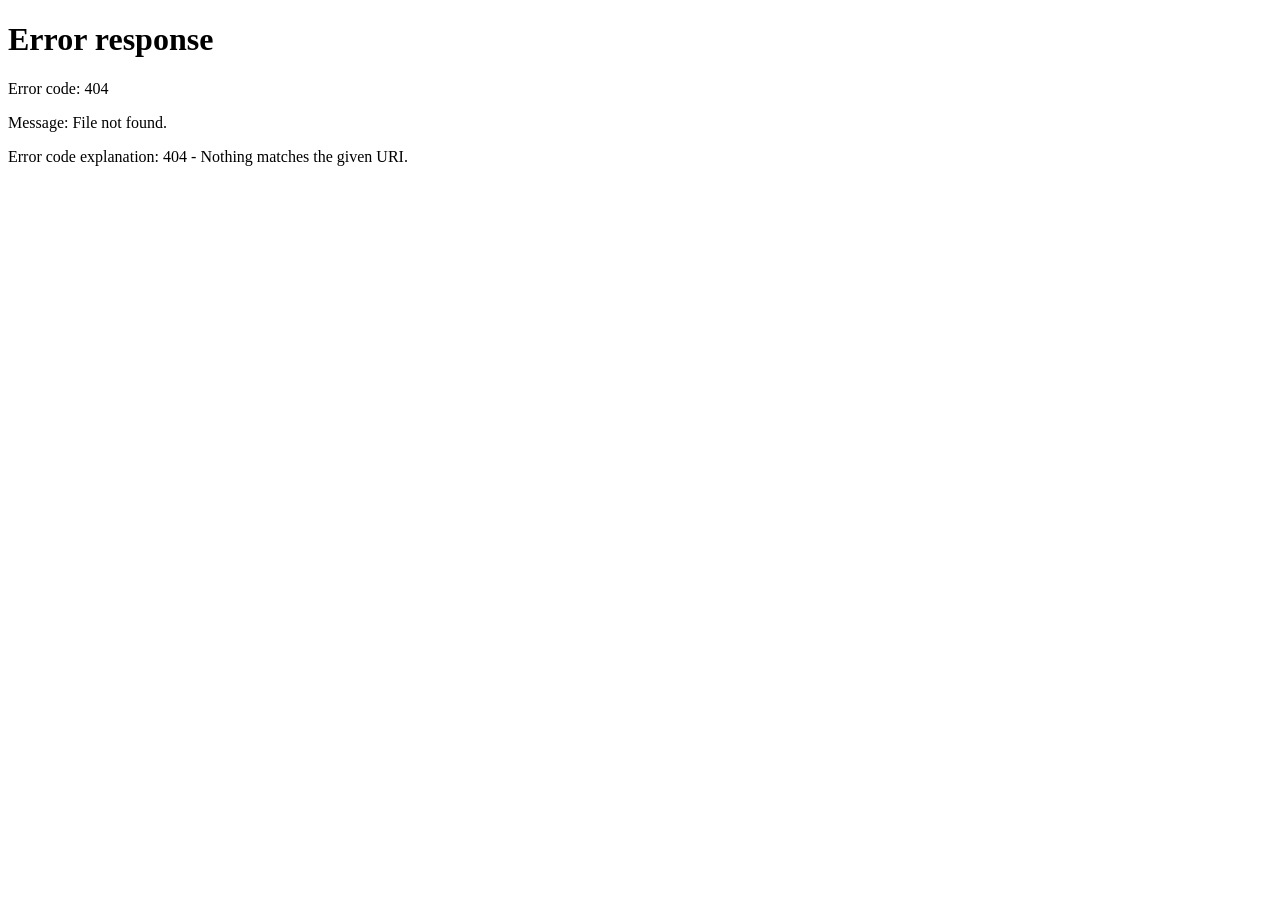
==== app/web/static/app.html @ 42ecdaa7 "feat: add wallet page with live updates" ====
<!doctype html>
<html lang="uk">
<head>
<meta charset="utf-8">
<meta name="viewport" content="width=device-width, initial-scale=1">
<link rel="icon" href="assets/favicon.svg" type="image/svg+xml">
<link rel="preconnect" href="https://fonts.googleapis.com">
<link rel="preconnect" href="https://fonts.gstatic.com" crossorigin>
<link rel="stylesheet" href="https://fonts.googleapis.com/css2?family=IBM+Plex+Mono:wght@400;600;700&family=IBM+Plex+Sans:wght@400;600&display=swap">
<link rel="stylesheet" href="assets/css/monetka.css">
<title>Monetka · Wallet</title>
</head>
<body>
<a class="skip" href="#main" data-i18n="skip">Skip to content</a>
<header class="topbar">
  <a class="logo" href="app.html"><span class="coin" aria-hidden="true">₴</span>Monetka</a>
  <span class="live" id="live" data-state="off" data-i18n="live.off"></span>
  <span class="who" id="who"></span>
  <a class="btn small ghost" href="ops.html" id="ops-link" hidden data-i18n="nav.ops"></a>
  <button class="btn small ghost" type="button" data-action="lang" data-i18n="nav.lang">English</button>
  <button class="btn small ghost" type="button" data-action="theme" data-i18n-label="nav.theme" aria-label="Switch theme"><svg viewBox="0 0 24 24" aria-hidden="true"><circle cx="12" cy="12" r="9" fill="none" stroke="currentColor" stroke-width="2"/><path d="M12 3a9 9 0 0 1 0 18z" fill="currentColor"/></svg></button>
  <button class="btn small" type="button" data-action="signout" data-i18n="nav.signout"></button>
</header>

<main id="main" class="page">
  <div id="banner" role="status" aria-live="polite"></div>
  <div class="grid">
    <div class="stack">
      <section class="card balance" aria-labelledby="available-label">
        <div>
          <div class="label" id="available-label" data-i18n="wallet.available"></div>
          <div class="main" id="available">—</div>
        </div>
        <div class="split">
          <div>
            <div class="label" data-i18n="wallet.held"></div>
            <div class="value" id="held">—</div>
            <div class="label" data-i18n="wallet.heldHint"></div>
          </div>
          <div>
            <div class="label" data-i18n="wallet.total"></div>
            <div class="value" id="total">—</div>
          </div>
        </div>
        <div class="actions">
          <button class="btn primary" type="button" data-open="topup" data-i18n="wallet.topup"></button>
          <button class="btn" type="button" data-open="send" data-i18n="wallet.send"></button>
          <button class="btn" type="button" data-open="withdraw" data-i18n="wallet.withdraw"></button>
        </div>
      </section>

      <section class="card" aria-labelledby="requests-title">
        <h2 id="requests-title" data-i18n="wallet.requests"></h2>
        <div id="requests"></div>
      </section>

      <section class="card" aria-labelledby="history-title">
        <h2 id="history-title" data-i18n="wallet.history"></h2>
        <ul class="history" id="history"></ul>
        <button class="btn small" type="button" id="more" hidden data-i18n="wallet.more"></button>
      </section>
    </div>

    <aside class="stack">
      <section class="card" aria-labelledby="reserved-title">
        <h2 id="reserved-title" data-i18n="wallet.reserved"></h2>
        <div id="reserved"></div>
      </section>
      <section class="card" aria-labelledby="statements-title">
        <h2 id="statements-title" data-i18n="wallet.statements"></h2>
        <ul class="list-plain" id="statements"></ul>
        <button class="btn small" type="button" id="make-statement" data-i18n="wallet.makeStatement" style="margin-top:12px"></button>
      </section>
    </aside>
  </div>
</main>

<dialog id="topup" aria-labelledby="topup-title">
  <form method="dialog" novalidate>
    <h2 id="topup-title" data-i18n="dialog.topup"></h2>
    <div class="field">
      <label for="topup-amount" data-i18n="dialog.amount"></label>
      <input class="money" id="topup-amount" name="amount" inputmode="decimal" autocomplete="off" required aria-describedby="topup-hint">
      <span class="hint" id="topup-hint" data-i18n="dialog.topupHint"></span>
    </div>
    <p class="form-error" role="alert"></p>
    <div class="row">
      <button class="btn ghost" type="button" value="cancel" data-close data-i18n="dialog.cancel"></button>
      <button class="btn primary" type="submit" data-i18n="dialog.continue"></button>
    </div>
  </form>
</dialog>

<dialog id="send" aria-labelledby="send-title">
  <form method="dialog" novalidate>
    <h2 id="send-title" data-i18n="dialog.send"></h2>
    <div class="field">
      <label for="send-to" data-i18n="dialog.to"></label>
      <input id="send-to" name="to" type="email" autocomplete="email" required>
    </div>
    <div class="field">
      <label for="send-amount" data-i18n="dialog.amount"></label>
      <input class="money" id="send-amount" name="amount" inputmode="decimal" autocomplete="off" required>
    </div>
    <div class="field">
      <label for="send-note" data-i18n="dialog.note"></label>
      <input id="send-note" name="note" maxlength="140">
    </div>
    <p class="form-error" role="alert"></p>
    <div class="row">
      <button class="btn ghost" type="button" data-close data-i18n="dialog.cancel"></button>
      <button class="btn primary" type="submit" data-i18n="dialog.sendBtn"></button>
    </div>
  </form>
</dialog>

<dialog id="withdraw" aria-labelledby="withdraw-title">
  <form method="dialog" novalidate>
    <h2 id="withdraw-title" data-i18n="dialog.withdraw"></h2>
    <div class="field">
      <label for="withdraw-amount" data-i18n="dialog.amount"></label>
      <input class="money" id="withdraw-amount" name="amount" inputmode="decimal" autocomplete="off" required>
    </div>
    <div class="field">
      <label for="withdraw-card" data-i18n="dialog.card"></label>
      <input id="withdraw-card" name="card" inputmode="numeric" pattern="\d{4}" maxlength="4" autocomplete="off" required value="4242">
    </div>
    <p class="form-error" role="alert"></p>
    <div class="row">
      <button class="btn ghost" type="button" data-close data-i18n="dialog.cancel"></button>
      <button class="btn primary" type="submit" data-i18n="dialog.withdrawBtn"></button>
    </div>
  </form>
</dialog>

<script type="module" src="assets/js/wallet.js"></script>
</body>
</html>
---- app/web/static/assets/css/monetka.css ----
/* Monetka: a ledger book on paper. Thick rules, offset shadows, numbers in mono. */

:root {
  --paper: #f3eee3;
  --card: #fffdf7;
  --ink: #1c1a15;
  --muted: #5b5548;
  --rule: #d8cfbb;
  --green: #1f5f3b;
  --green-soft: #dcebdf;
  --red: #9c2418;
  --red-soft: #f6dfda;
  --amber: #82460a;
  --amber-soft: #f6e6c8;
  --focus: #c2410c;
  --shadow: 4px 4px 0 var(--ink);
  --mono: "IBM Plex Mono", ui-monospace, Menlo, Consolas, monospace;
  --sans: "IBM Plex Sans", system-ui, -apple-system, "Segoe UI", sans-serif;
  color-scheme: light;
}

@media (prefers-color-scheme: dark) {
  :root:not([data-theme="light"]) {
    --paper: #15130f;
    --card: #1f1c16;
    --ink: #efe8d8;
    --muted: #b3aa96;
    --rule: #3b362c;
    --green: #7ed3a0;
    --green-soft: #1d3326;
    --red: #ff9888;
    --red-soft: #3b201c;
    --amber: #f2b766;
    --amber-soft: #3a2c16;
    --focus: #fb923c;
    color-scheme: dark;
  }
}

:root[data-theme="dark"] {
  --paper: #15130f;
  --card: #1f1c16;
  --ink: #efe8d8;
  --muted: #b3aa96;
  --rule: #3b362c;
  --green: #7ed3a0;
  --green-soft: #1d3326;
  --red: #ff9888;
  --red-soft: #3b201c;
  --amber: #f2b766;
  --amber-soft: #3a2c16;
  --focus: #fb923c;
  color-scheme: dark;
}

* { box-sizing: border-box; }

[hidden] { display: none !important; }

html { -webkit-text-size-adjust: 100%; }

body {
  margin: 0;
  background: var(--paper);
  color: var(--ink);
  font: 16px/1.55 var(--sans);
  min-height: 100vh;
}

a { color: inherit; text-underline-offset: 3px; }

:focus-visible { outline: 3px solid var(--focus); outline-offset: 2px; }

.sr-only {
  position: absolute; width: 1px; height: 1px; padding: 0; margin: -1px;
  overflow: hidden; clip: rect(0 0 0 0); white-space: nowrap; border: 0;
}

.skip {
  position: absolute; left: 16px; top: -48px; z-index: 10;
  background: var(--ink); color: var(--paper); padding: 8px 12px;
}
.skip:focus { top: 8px; }

/* Header */

.topbar {
  display: flex; align-items: center; gap: 12px; flex-wrap: wrap;
  padding: 14px 24px; border-bottom: 2px solid var(--ink); background: var(--card);
}

.logo {
  display: inline-flex; align-items: center; gap: 10px; margin-right: auto;
  font: 700 18px/1 var(--mono); letter-spacing: .14em; text-transform: uppercase;
  text-decoration: none;
}

.logo .coin {
  width: 26px; height: 26px; border: 2px solid var(--ink); border-radius: 50%;
  display: grid; place-items: center; font-size: 13px; letter-spacing: 0;
  background: var(--amber-soft);
}

.topbar .who { font: 13px var(--mono); color: var(--muted); }

/* Buttons and fields */

.btn {
  display: inline-flex; align-items: center; justify-content: center; gap: 8px;
  min-height: 44px; padding: 10px 16px; cursor: pointer;
  font: 600 15px/1.2 var(--mono); color: var(--ink); text-decoration: none;
  background: var(--card); border: 2px solid var(--ink); box-shadow: 3px 3px 0 var(--ink);
  transition: transform .08s, box-shadow .08s;
}
.btn:hover { transform: translate(-1px, -1px); box-shadow: 4px 4px 0 var(--ink); }
.btn:active { transform: translate(2px, 2px); box-shadow: 1px 1px 0 var(--ink); }
.btn[disabled] { opacity: .55; cursor: progress; }
.btn.primary { background: var(--ink); color: var(--paper); }
.btn.good { background: var(--green); color: var(--card); border-color: var(--ink); }
.btn.small { min-height: 36px; padding: 6px 12px; font-size: 13px; box-shadow: 2px 2px 0 var(--ink); }
.btn.ghost { box-shadow: none; }
.btn svg { width: 18px; height: 18px; }

.field { display: grid; gap: 6px; margin-bottom: 16px; }
.field label { font: 600 13px var(--mono); letter-spacing: .04em; }
.field .hint { font-size: 13px; color: var(--muted); }

input, select, textarea {
  width: 100%; min-height: 44px; padding: 10px 12px;
  font: 16px var(--sans); color: var(--ink);
  background: var(--card); border: 2px solid var(--ink); border-radius: 0;
}
input.money { font-family: var(--mono); font-size: 20px; }

/* Layout */

.page { max-width: 1120px; margin: 0 auto; padding: 28px 24px 64px; }

.grid { display: grid; gap: 24px; grid-template-columns: minmax(0, 1fr) 340px; align-items: start; }
.stack { display: grid; gap: 24px; }

.card {
  background: var(--card); border: 2px solid var(--ink); box-shadow: var(--shadow);
  padding: 22px;
}

.card h2, .section-title {
  margin: 0 0 14px; font: 700 13px/1.3 var(--mono);
  letter-spacing: .14em; text-transform: uppercase;
}

.muted { color: var(--muted); }
.mono { font-family: var(--mono); }

/* Balance */

.balance { display: grid; gap: 18px; }
.balance .label { font: 13px var(--mono); color: var(--muted); }
.balance .main { font: 700 clamp(36px, 7vw, 56px)/1.05 var(--mono); letter-spacing: -.02em; }
.balance .split { display: grid; grid-template-columns: repeat(2, minmax(0, 1fr)); border-top: 2px solid var(--ink); }
.balance .split > div { padding-top: 12px; }
.balance .split > div + div { border-left: 2px dashed var(--rule); padding-left: 16px; }
.balance .split .value { font: 600 20px var(--mono); }
.actions { display: flex; flex-wrap: wrap; gap: 12px; }

/* Request cards */

.request {
  border: 2px solid var(--ink); background: var(--amber-soft);
  padding: 16px; display: grid; gap: 10px;
}
.request + .request { margin-top: 14px; }
.request .head { display: flex; justify-content: space-between; gap: 12px; align-items: baseline; flex-wrap: wrap; }
.request .shop { font: 700 16px var(--mono); }
.request .sum { font: 700 22px var(--mono); }
.request p { margin: 0; font-size: 14px; }
.request .row { display: flex; gap: 10px; flex-wrap: wrap; }

.reserve { padding: 12px 0; border-bottom: 1px dashed var(--rule); display: grid; gap: 2px; }
.reserve:last-child { border-bottom: 0; }
.reserve .top { display: flex; justify-content: space-between; gap: 8px; font-family: var(--mono); }

/* History: a page of a ledger book */

.history { list-style: none; margin: 0; padding: 0; }
.history li {
  display: grid; grid-template-columns: 74px minmax(0, 1fr) auto; gap: 14px; align-items: baseline;
  padding: 12px 0; border-bottom: 1px dashed var(--rule);
}
.history li:last-child { border-bottom: 0; }
.history time { font: 12px/1.3 var(--mono); color: var(--muted); }
.history .what { min-width: 0; }
.history .what strong { display: block; font-weight: 600; overflow-wrap: anywhere; }
.history .what span { font-size: 13px; color: var(--muted); overflow-wrap: anywhere; }
.amount { font: 600 16px var(--mono); white-space: nowrap; text-align: right; }
.amount.in { color: var(--green); }
.amount.out { color: var(--red); }
.amount.held { color: var(--amber); }
.amount small { display: block; font: 11px var(--mono); color: var(--muted); }

.empty { color: var(--muted); font-size: 14px; padding: 8px 0; margin: 0; }

.live { display: inline-flex; align-items: center; gap: 8px; font: 12px var(--mono); color: var(--muted); }
.live::before { content: ""; width: 9px; height: 9px; border-radius: 50%; background: var(--rule); border: 1px solid var(--ink); }
.live[data-state="on"]::before { background: var(--green); }

.banner {
  border: 2px solid var(--ink); background: var(--green-soft); padding: 12px 16px;
  font-size: 15px; margin-bottom: 24px;
}
.banner.warn { background: var(--amber-soft); }

.list-plain { list-style: none; padding: 0; margin: 0; }
.list-plain li { display: flex; justify-content: space-between; gap: 8px; padding: 8px 0; border-bottom: 1px dashed var(--rule); font-family: var(--mono); font-size: 14px; }
.list-plain li:last-child { border-bottom: 0; }

/* Dialogs */

dialog {
  width: min(440px, calc(100vw - 32px)); padding: 0; color: var(--ink);
  background: var(--card); border: 2px solid var(--ink); box-shadow: 8px 8px 0 var(--ink);
}
dialog::backdrop { background: rgb(20 18 14 / .45); }
dialog form { padding: 24px; }
dialog h2 { margin: 0 0 18px; font: 700 18px var(--mono); }
dialog .row { display: flex; gap: 10px; justify-content: flex-end; flex-wrap: wrap; margin-top: 8px; }
.form-error { color: var(--red); font-size: 14px; min-height: 1.4em; margin: 0 0 8px; }

/* Toasts */

.toasts { position: fixed; right: 16px; bottom: 16px; display: grid; gap: 10px; z-index: 20; max-width: calc(100vw - 32px); }
.toast { background: var(--card); border: 2px solid var(--ink); box-shadow: 4px 4px 0 var(--ink); padding: 10px 14px; font-size: 14px; }
.toast.bad { background: var(--red-soft); }
.toast.good { background: var(--green-soft); }

/* Sign-in page */

.auth { min-height: calc(100vh - 62px); display: grid; place-items: center; padding: 32px 16px; }
.auth-wrap { width: min(980px, 100%); display: grid; grid-template-columns: 1.1fr .9fr; gap: 40px; align-items: center; }
.auth h1 { font: 700 clamp(32px, 5vw, 48px)/1.1 var(--mono); margin: 0 0 16px; letter-spacing: -.02em; }
.auth .lead { font-size: 18px; margin: 0 0 24px; max-width: 46ch; }
.facts { list-style: none; padding: 0; margin: 0; display: grid; gap: 10px; }
.facts li { padding-left: 26px; position: relative; }
.facts li::before { content: "✓"; position: absolute; left: 0; font-family: var(--mono); font-weight: 700; color: var(--green); }
.tabs { display: grid; grid-template-columns: 1fr 1fr; margin: -22px -22px 22px; border-bottom: 2px solid var(--ink); }
.tabs button { min-height: 48px; font: 600 14px var(--mono); background: transparent; color: var(--muted); border: 0; cursor: pointer; }
.tabs button[aria-selected="true"] { background: var(--ink); color: var(--paper); }
.demo-note { font-size: 14px; border: 2px dashed var(--ink); padding: 10px 12px; margin-bottom: 18px; }

/* Operator panel */

.tiles { display: grid; grid-template-columns: repeat(4, minmax(0, 1fr)); gap: 16px; }
.tile { background: var(--card); border: 2px solid var(--ink); padding: 14px; }
.tile .label { font: 12px var(--mono); color: var(--muted); text-transform: uppercase; letter-spacing: .08em; }
.tile .value { font: 700 22px var(--mono); margin-top: 4px; overflow-wrap: anywhere; }
.tile.ok { background: var(--green-soft); }
.tile.bad { background: var(--red-soft); }

.table-wrap { overflow-x: auto; }
table.journal { width: 100%; border-collapse: collapse; font: 14px var(--mono); }
.journal th { text-align: left; font-size: 12px; text-transform: uppercase; letter-spacing: .08em; border-bottom: 2px solid var(--ink); padding: 8px; }
.journal td { padding: 6px 8px; border-bottom: 1px dashed var(--rule); vertical-align: top; }
.journal td.num, .journal th.num { text-align: right; white-space: nowrap; }
.journal tbody tr.txn td { border-top: 2px solid var(--ink); font-weight: 700; padding-top: 10px; }
.journal tbody tr.sum td { color: var(--green); font-size: 12px; }

footer.site { max-width: 1120px; margin: 0 auto; padding: 0 24px 32px; font: 13px var(--mono); color: var(--muted); display: flex; gap: 16px; flex-wrap: wrap; }

@media (max-width: 900px) {
  .grid, .auth-wrap { grid-template-columns: 1fr; }
  .tiles { grid-template-columns: repeat(2, minmax(0, 1fr)); }
}

@media (max-width: 520px) {
  .topbar { padding: 12px 16px; }
  .topbar .who { display: none; }
  .page { padding: 20px 16px 48px; }
  .card { padding: 18px; }
  .history li { grid-template-columns: minmax(0, 1fr) auto; }
  .history time { grid-column: 1 / -1; }
  .actions .btn { flex: 1 1 100%; }
  .tabs { margin: -18px -18px 18px; }
}

@media (prefers-reduced-motion: reduce) {
  * { transition: none !important; animation: none !important; scroll-behavior: auto !important; }
}
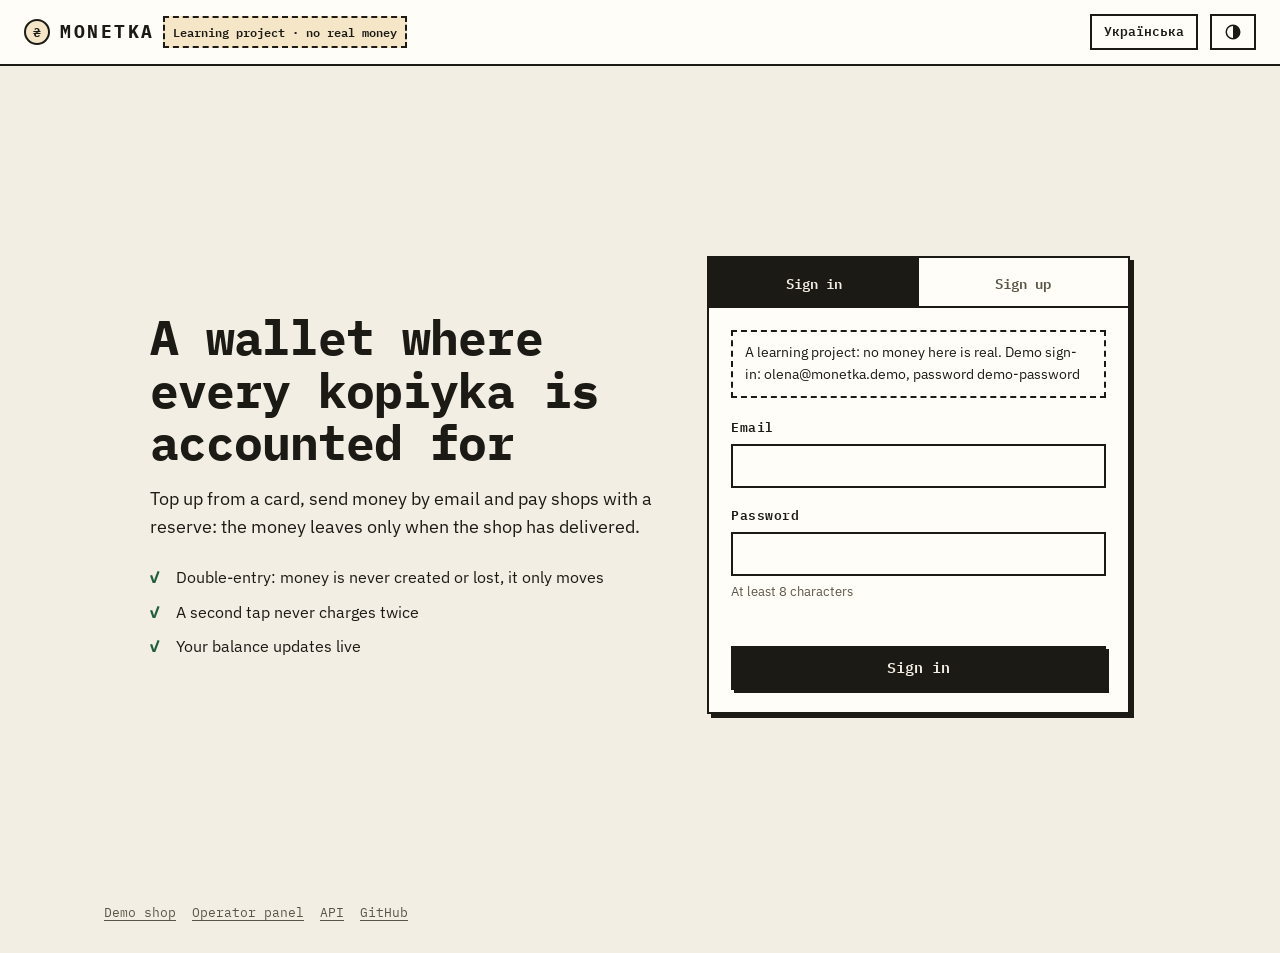
==== commit bf5c99dc: "feat: mark the app as a learning project and add test money button" ====
--- a/app/web/static/app.html
+++ b/app/web/static/app.html
@@ -14,6 +14,7 @@
 <a class="skip" href="#main" data-i18n="skip">Skip to content</a>
 <header class="topbar">
   <a class="logo" href="app.html"><span class="coin" aria-hidden="true">₴</span>Monetka</a>
+  <span class="badge" data-i18n="nav.badge">Learning project · no real money</span>
   <span class="live" id="live" data-state="off" data-i18n="live.off"></span>
   <span class="who" id="who"></span>
   <a class="btn small ghost" href="ops.html" id="ops-link" hidden data-i18n="nav.ops"></a>
@@ -46,6 +47,7 @@
           <button class="btn primary" type="button" data-open="topup" data-i18n="wallet.topup"></button>
           <button class="btn" type="button" data-open="send" data-i18n="wallet.send"></button>
           <button class="btn" type="button" data-open="withdraw" data-i18n="wallet.withdraw"></button>
+          <button class="btn" type="button" id="test-money" hidden data-i18n="wallet.testMoney"></button>
         </div>
       </section>
 
--- a/app/web/static/assets/css/monetka.css
+++ b/app/web/static/assets/css/monetka.css
@@ -101,6 +101,13 @@
   background: var(--amber-soft);
 }
 
+.badge {
+  font: 600 12px var(--mono); padding: 4px 8px; margin-right: auto;
+  border: 2px dashed var(--ink); background: var(--amber-soft);
+}
+.logo + .badge { margin-left: -4px; }
+.topbar:has(.badge) .logo { margin-right: 0; }
+
 .topbar .who { font: 13px var(--mono); color: var(--muted); }
 
 /* Buttons and fields */
@@ -273,7 +280,14 @@
 
 @media (max-width: 520px) {
   .topbar { padding: 12px 16px; }
-  .topbar .who { display: none; }
+  .badge {
+  font: 600 12px var(--mono); padding: 4px 8px; margin-right: auto;
+  border: 2px dashed var(--ink); background: var(--amber-soft);
+}
+.logo + .badge { margin-left: -4px; }
+.topbar:has(.badge) .logo { margin-right: 0; }
+
+.topbar .who { display: none; }
   .page { padding: 20px 16px 48px; }
   .card { padding: 18px; }
   .history li { grid-template-columns: minmax(0, 1fr) auto; }
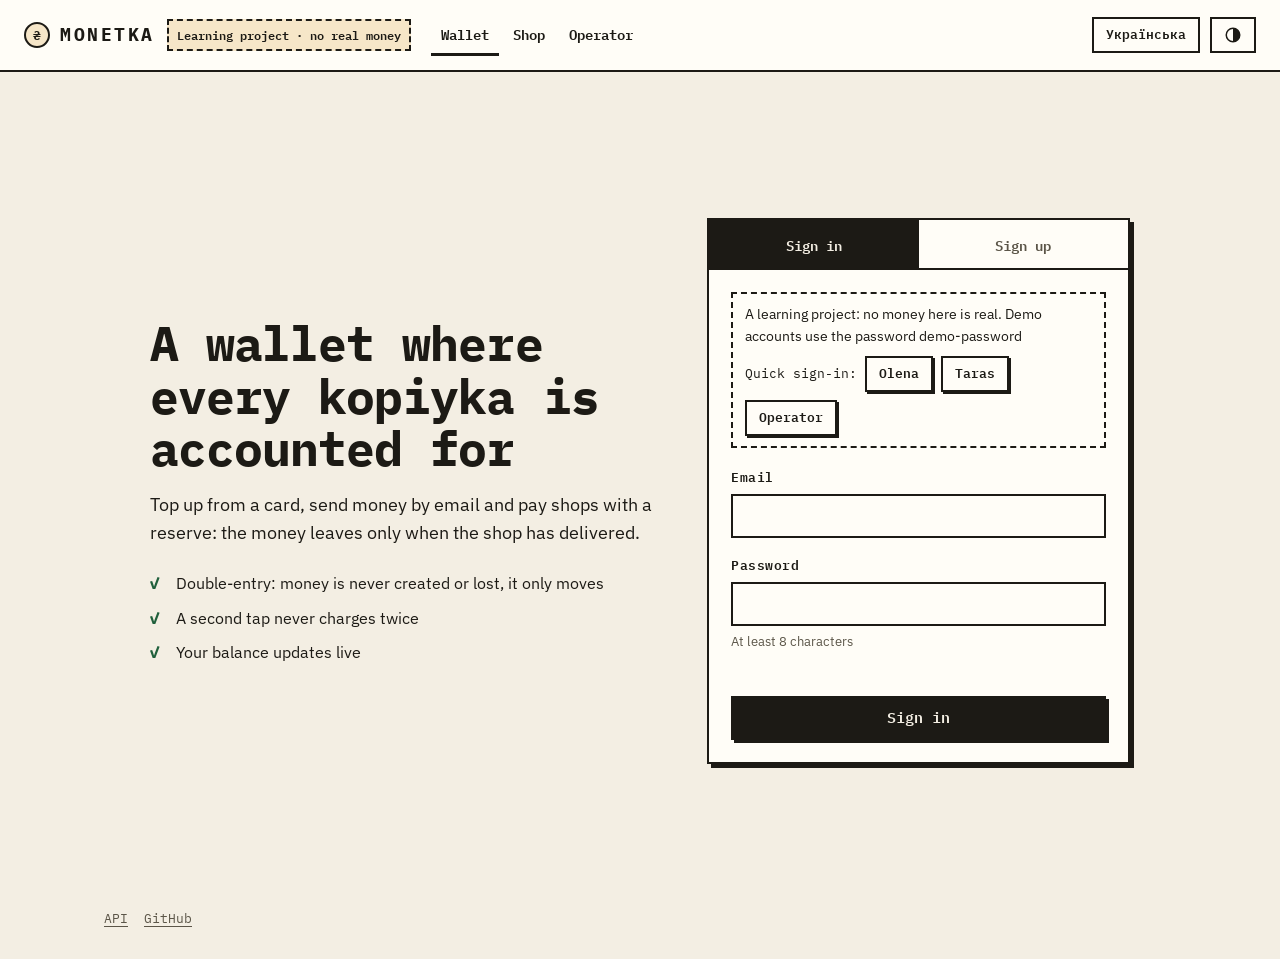
==== commit cf746028: "feat: add navigation between wallet, shop and operator panel" ====
--- a/app/web/static/app.html
+++ b/app/web/static/app.html
@@ -15,12 +15,18 @@
 <header class="topbar">
   <a class="logo" href="app.html"><span class="coin" aria-hidden="true">₴</span>Monetka</a>
   <span class="badge" data-i18n="nav.badge">Learning project · no real money</span>
-  <span class="live" id="live" data-state="off" data-i18n="live.off"></span>
-  <span class="who" id="who"></span>
-  <a class="btn small ghost" href="ops.html" id="ops-link" hidden data-i18n="nav.ops"></a>
-  <button class="btn small ghost" type="button" data-action="lang" data-i18n="nav.lang">English</button>
-  <button class="btn small ghost" type="button" data-action="theme" data-i18n-label="nav.theme" aria-label="Switch theme"><svg viewBox="0 0 24 24" aria-hidden="true"><circle cx="12" cy="12" r="9" fill="none" stroke="currentColor" stroke-width="2"/><path d="M12 3a9 9 0 0 1 0 18z" fill="currentColor"/></svg></button>
-  <button class="btn small" type="button" data-action="signout" data-i18n="nav.signout"></button>
+  <nav class="mainnav" data-i18n-label="nav.sections" aria-label="Sections">
+    <a href="app.html" data-i18n="nav.wallet">Wallet</a>
+    <a href="shop.html" data-i18n="nav.shop">Demo shop</a>
+    <a href="ops.html" data-i18n="nav.ops">Operator panel</a>
+  </nav>
+  <div class="tools">
+    <span class="live" id="live" data-state="off" data-i18n="live.off"></span>
+    <span class="who" id="who"></span>
+    <button class="btn small ghost" type="button" data-action="lang" data-i18n="nav.lang">English</button>
+    <button class="btn small ghost" type="button" data-action="theme" data-i18n-label="nav.theme" aria-label="Switch theme"><svg viewBox="0 0 24 24" aria-hidden="true"><circle cx="12" cy="12" r="9" fill="none" stroke="currentColor" stroke-width="2"/><path d="M12 3a9 9 0 0 1 0 18z" fill="currentColor"/></svg></button>
+    <button class="btn small" type="button" data-action="signout" data-i18n="nav.signout" hidden></button>
+  </div>
 </header>
 
 <main id="main" class="page">
@@ -98,7 +104,11 @@
     <h2 id="send-title" data-i18n="dialog.send"></h2>
     <div class="field">
       <label for="send-to" data-i18n="dialog.to"></label>
-      <input id="send-to" name="to" type="email" autocomplete="email" required>
+      <input id="send-to" name="to" type="email" autocomplete="email" list="people" required>
+      <datalist id="people">
+        <option value="taras@monetka.demo">
+        <option value="olena@monetka.demo">
+      </datalist>
     </div>
     <div class="field">
       <label for="send-amount" data-i18n="dialog.amount"></label>
--- a/app/web/static/assets/css/monetka.css
+++ b/app/web/static/assets/css/monetka.css
@@ -90,7 +90,7 @@
 }
 
 .logo {
-  display: inline-flex; align-items: center; gap: 10px; margin-right: auto;
+  display: inline-flex; align-items: center; gap: 10px;
   font: 700 18px/1 var(--mono); letter-spacing: .14em; text-transform: uppercase;
   text-decoration: none;
 }
@@ -102,11 +102,19 @@
 }
 
 .badge {
-  font: 600 12px var(--mono); padding: 4px 8px; margin-right: auto;
+  font: 600 12px var(--mono); padding: 4px 8px;
   border: 2px dashed var(--ink); background: var(--amber-soft);
 }
-.logo + .badge { margin-left: -4px; }
-.topbar:has(.badge) .logo { margin-right: 0; }
+
+.mainnav { display: flex; gap: 4px; flex-wrap: wrap; margin-left: 8px; }
+.mainnav a {
+  font: 600 14px var(--mono); text-decoration: none; padding: 8px 10px;
+  border-bottom: 3px solid transparent;
+}
+.mainnav a:hover { border-bottom-color: var(--rule); }
+.mainnav a[aria-current="page"] { border-bottom-color: var(--ink); }
+
+.tools { display: flex; align-items: center; gap: 10px; margin-left: auto; flex-wrap: wrap; }
 
 .topbar .who { font: 13px var(--mono); color: var(--muted); }
 
@@ -203,6 +211,8 @@
 .amount.in { color: var(--green); }
 .amount.out { color: var(--red); }
 .amount.held { color: var(--amber); }
+.amount.muted { color: var(--muted); text-decoration: line-through; }
+.amount.muted small { text-decoration: none; }
 .amount small { display: block; font: 11px var(--mono); color: var(--muted); }
 
 .empty { color: var(--muted); font-size: 14px; padding: 8px 0; margin: 0; }
@@ -253,6 +263,8 @@
 .tabs button { min-height: 48px; font: 600 14px var(--mono); background: transparent; color: var(--muted); border: 0; cursor: pointer; }
 .tabs button[aria-selected="true"] { background: var(--ink); color: var(--paper); }
 .demo-note { font-size: 14px; border: 2px dashed var(--ink); padding: 10px 12px; margin-bottom: 18px; }
+.demo-note p { margin: 0 0 8px; }
+.quick { display: flex; flex-wrap: wrap; gap: 8px; align-items: center; font: 13px var(--mono); }
 
 /* Operator panel */
 
@@ -271,7 +283,24 @@
 .journal tbody tr.txn td { border-top: 2px solid var(--ink); font-weight: 700; padding-top: 10px; }
 .journal tbody tr.sum td { color: var(--green); font-size: 12px; }
 
+.menu { border: 2px solid var(--ink); padding: 8px 12px 4px; margin: 0 0 12px; }
+.menu legend { font: 600 13px var(--mono); padding: 0 6px; }
+.menu ul { list-style: none; margin: 0; padding: 0; }
+.menu li { display: grid; grid-template-columns: minmax(0, 1fr) auto auto; gap: 10px; align-items: center; padding: 8px 0; border-bottom: 1px dashed var(--rule); }
+.menu li:last-child { border-bottom: 0; }
+.menu .price { font: 14px var(--mono); color: var(--muted); }
+.stepper { display: inline-flex; align-items: center; gap: 6px; }
+.stepper button { width: 32px; height: 32px; padding: 0; min-height: 0; }
+.stepper output { min-width: 1.5em; text-align: center; font: 600 15px var(--mono); }
+.cart-total { display: flex; justify-content: space-between; font-family: var(--mono); margin: 0 0 16px; }
+
+.steps { margin: 0 0 18px; padding-left: 20px; font-size: 14px; display: grid; gap: 4px; }
+
 footer.site { max-width: 1120px; margin: 0 auto; padding: 0 24px 32px; font: 13px var(--mono); color: var(--muted); display: flex; gap: 16px; flex-wrap: wrap; }
+
+@media (max-width: 1100px) {
+  .topbar .who { display: none; }
+}
 
 @media (max-width: 900px) {
   .grid, .auth-wrap { grid-template-columns: 1fr; }
@@ -281,11 +310,19 @@
 @media (max-width: 520px) {
   .topbar { padding: 12px 16px; }
   .badge {
-  font: 600 12px var(--mono); padding: 4px 8px; margin-right: auto;
+  font: 600 12px var(--mono); padding: 4px 8px;
   border: 2px dashed var(--ink); background: var(--amber-soft);
 }
-.logo + .badge { margin-left: -4px; }
-.topbar:has(.badge) .logo { margin-right: 0; }
+
+.mainnav { display: flex; gap: 4px; flex-wrap: wrap; margin-left: 8px; }
+.mainnav a {
+  font: 600 14px var(--mono); text-decoration: none; padding: 8px 10px;
+  border-bottom: 3px solid transparent;
+}
+.mainnav a:hover { border-bottom-color: var(--rule); }
+.mainnav a[aria-current="page"] { border-bottom-color: var(--ink); }
+
+.tools { display: flex; align-items: center; gap: 10px; margin-left: auto; flex-wrap: wrap; }
 
 .topbar .who { display: none; }
   .page { padding: 20px 16px 48px; }
